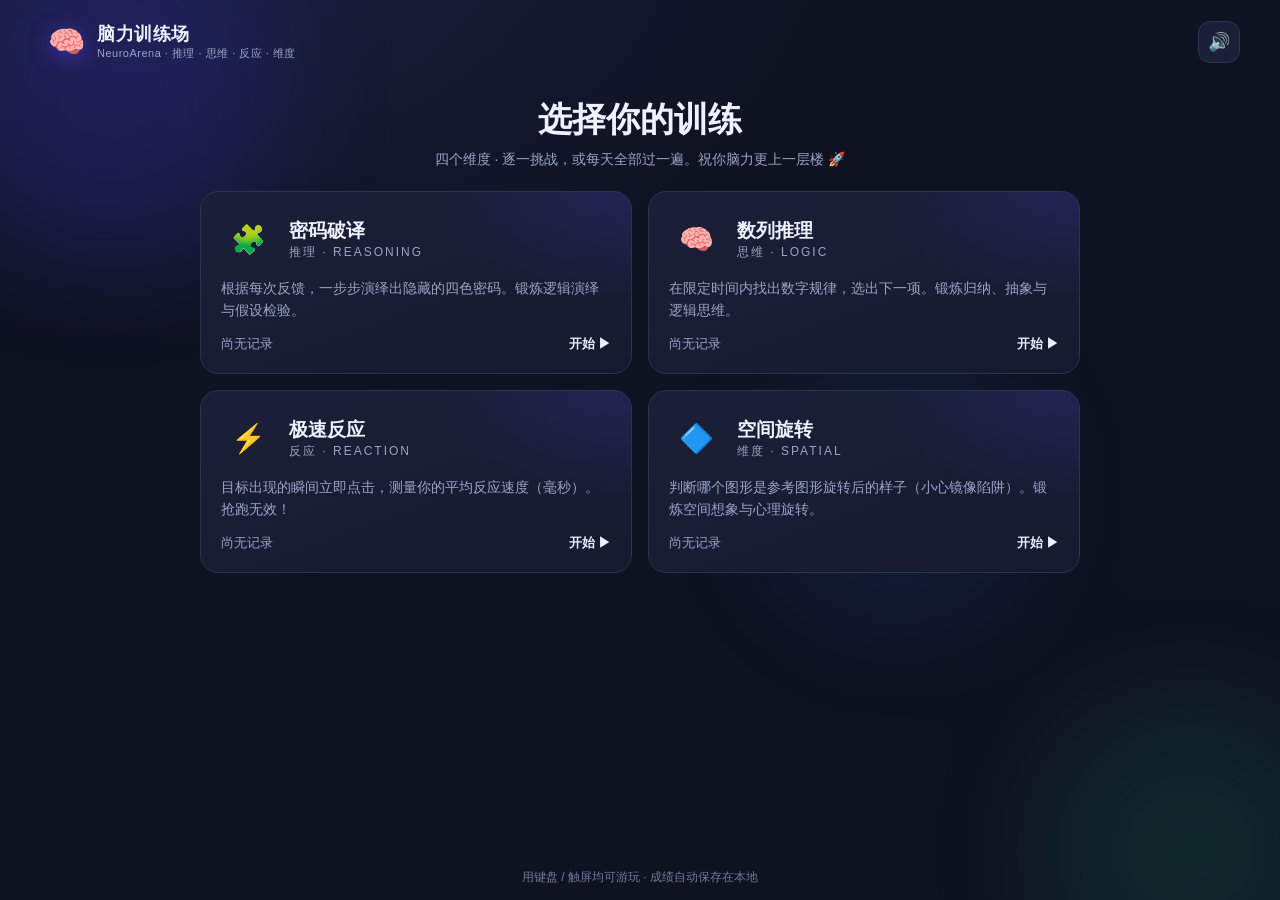
==== index.html @ 5d80b7f0 "feat: 脑力训练场 NeuroArena — 推理/思维/反应/维度 四合一训练小游戏 新增一个纯前端、零依赖的大脑训练游戏合集，打开 index.html 即可游玩：  - 🧩 推理 · 密码破" ====
<!DOCTYPE html>
<html lang="zh-CN">
<head>
  <meta charset="UTF-8" />
  <meta name="viewport" content="width=device-width, initial-scale=1.0, maximum-scale=1.0, user-scalable=no" />
  <meta name="theme-color" content="#0f1220" />
  <title>脑力训练场 · NeuroArena</title>
  <meta name="description" content="推理 · 思维 · 反应 · 维度 四合一大脑训练小游戏" />
  <link rel="stylesheet" href="assets/style.css" />
  <link rel="icon" href="data:image/svg+xml,<svg xmlns='http://www.w3.org/2000/svg' viewBox='0 0 100 100'><text y='.9em' font-size='90'>🧠</text></svg>" />
</head>
<body>
  <div class="bg-orbs" aria-hidden="true">
    <span class="orb orb-1"></span>
    <span class="orb orb-2"></span>
    <span class="orb orb-3"></span>
  </div>

  <header class="app-header">
    <div class="brand" id="brand-home" role="button" tabindex="0" title="返回首页">
      <span class="brand-logo">🧠</span>
      <span class="brand-text">
        <strong>脑力训练场</strong>
        <small>NeuroArena · 推理 · 思维 · 反应 · 维度</small>
      </span>
    </div>
    <button id="sound-toggle" class="icon-btn" title="开/关音效" aria-label="切换音效">🔊</button>
  </header>

  <main id="app" class="app-main">
    <!-- 各界面由 app.js 动态渲染 -->
  </main>

  <footer class="app-footer">
    <span>用键盘 / 触屏均可游玩 · 成绩自动保存在本地</span>
  </footer>

  <script src="assets/app.js"></script>
</body>
</html>
---- assets/style.css ----
/* ============================================================
   脑力训练场 · NeuroArena
   全局样式 — 深色现代主题，响应式，支持触屏
   ============================================================ */

:root {
  --bg: #0f1220;
  --bg-soft: #161a2e;
  --panel: #1b2038;
  --panel-2: #222847;
  --line: #2c3355;
  --text: #eef1ff;
  --muted: #9aa3c7;
  --muted-2: #6f78a0;

  /* 每个技能的主题色 */
  --reason: #8b7dff;   /* 推理 · 紫 */
  --reason-2: #5b46ff;
  --logic: #2fd39a;    /* 思维 · 绿 */
  --logic-2: #17a877;
  --reaction: #ffb020; /* 反应 · 橙 */
  --reaction-2: #ff7a1a;
  --spatial: #40c4ff;  /* 维度 · 蓝 */
  --spatial-2: #2b8bff;

  --good: #35d07f;
  --bad: #ff5d6c;
  --warn: #ffc857;

  --radius: 18px;
  --radius-sm: 12px;
  --shadow: 0 18px 45px rgba(0, 0, 0, .45);
  --ease: cubic-bezier(.22, .61, .36, 1);
}

* { box-sizing: border-box; }

html, body {
  margin: 0;
  padding: 0;
  min-height: 100%;
}

body {
  font-family: "PingFang SC", "Microsoft YaHei", "Noto Sans SC",
    -apple-system, BlinkMacSystemFont, "Segoe UI", Roboto, sans-serif;
  background: radial-gradient(1200px 800px at 15% -10%, #1a2040 0%, var(--bg) 55%),
              radial-gradient(900px 700px at 110% 10%, #171a33 0%, transparent 60%),
              var(--bg);
  color: var(--text);
  min-height: 100vh;
  display: flex;
  flex-direction: column;
  -webkit-tap-highlight-color: transparent;
  overflow-x: hidden;
}

/* 背景光晕 */
.bg-orbs { position: fixed; inset: 0; z-index: 0; pointer-events: none; filter: blur(60px); opacity: .5; }
.orb { position: absolute; border-radius: 50%; }
.orb-1 { width: 340px; height: 340px; top: -80px; left: -60px; background: #4b3bff; opacity: .35; }
.orb-2 { width: 300px; height: 300px; bottom: -100px; right: -60px; background: #17a877; opacity: .28; }
.orb-3 { width: 260px; height: 260px; top: 40%; left: 60%; background: #2b8bff; opacity: .22; }

/* ---------- 头部 ---------- */
.app-header {
  position: relative;
  z-index: 2;
  display: flex;
  align-items: center;
  justify-content: space-between;
  padding: 16px clamp(16px, 4vw, 40px);
  gap: 12px;
}
.brand { display: flex; align-items: center; gap: 12px; cursor: pointer; border-radius: 14px; padding: 6px 8px; outline: none; }
.brand:focus-visible { box-shadow: 0 0 0 2px var(--reason-2); }
.brand-logo { font-size: 30px; line-height: 1; filter: drop-shadow(0 4px 10px rgba(91, 70, 255, .5)); }
.brand-text { display: flex; flex-direction: column; }
.brand-text strong { font-size: 18px; letter-spacing: .5px; }
.brand-text small { color: var(--muted); font-size: 11px; letter-spacing: .5px; }

.icon-btn {
  background: var(--panel);
  border: 1px solid var(--line);
  color: var(--text);
  width: 42px; height: 42px;
  border-radius: 12px;
  font-size: 18px;
  cursor: pointer;
  transition: transform .15s var(--ease), background .2s;
}
.icon-btn:hover { background: var(--panel-2); transform: translateY(-1px); }
.icon-btn:active { transform: translateY(0) scale(.96); }
.icon-btn.muted { opacity: .55; }

/* ---------- 主区域 ---------- */
.app-main {
  position: relative;
  z-index: 1;
  flex: 1;
  width: 100%;
  max-width: 960px;
  margin: 0 auto;
  padding: 8px clamp(16px, 4vw, 40px) 32px;
}

.app-footer {
  position: relative;
  z-index: 1;
  text-align: center;
  color: var(--muted-2);
  font-size: 12px;
  padding: 14px;
}

/* ---------- 首页卡片 ---------- */
.home-intro { text-align: center; margin: 6px 0 22px; }
.home-intro h1 { font-size: clamp(24px, 5vw, 34px); margin: 0 0 8px; }
.home-intro p { color: var(--muted); margin: 0; font-size: 14px; }

.card-grid {
  display: grid;
  grid-template-columns: repeat(2, 1fr);
  gap: 16px;
}
@media (max-width: 560px) { .card-grid { grid-template-columns: 1fr; } }

.game-card {
  position: relative;
  text-align: left;
  background: linear-gradient(160deg, var(--panel) 0%, var(--bg-soft) 100%);
  border: 1px solid var(--line);
  border-radius: var(--radius);
  padding: 20px;
  cursor: pointer;
  overflow: hidden;
  transition: transform .2s var(--ease), border-color .2s, box-shadow .25s;
  color: var(--text);
  font: inherit;
}
.game-card::before {
  content: "";
  position: absolute; inset: 0;
  background: radial-gradient(280px 160px at 100% 0%, var(--accent, #5b46ff) 0%, transparent 70%);
  opacity: .16;
  transition: opacity .25s;
}
.game-card:hover { transform: translateY(-4px); border-color: var(--accent, #5b46ff); box-shadow: var(--shadow); }
.game-card:hover::before { opacity: .28; }
.game-card:focus-visible { outline: 2px solid var(--accent); outline-offset: 2px; }

.gc-top { display: flex; align-items: center; gap: 14px; margin-bottom: 12px; }
.gc-icon {
  width: 54px; height: 54px; border-radius: 14px;
  display: grid; place-items: center;
  font-size: 28px;
  background: linear-gradient(150deg, var(--accent) 0%, var(--accent-2) 100%);
  box-shadow: 0 10px 24px -8px var(--accent);
}
.gc-title { display: flex; flex-direction: column; }
.gc-title b { font-size: 19px; }
.gc-title span { font-size: 12px; color: var(--muted); letter-spacing: 2px; text-transform: uppercase; }
.gc-desc { color: var(--muted); font-size: 13.5px; line-height: 1.6; margin: 0 0 14px; min-height: 44px; }
.gc-foot { display: flex; align-items: center; justify-content: space-between; font-size: 12.5px; }
.gc-best { color: var(--muted); }
.gc-best b { color: var(--accent); font-size: 15px; }
.gc-play { color: var(--accent); font-weight: 700; display: inline-flex; align-items: center; gap: 4px; }

/* ---------- 通用游戏界面 ---------- */
.screen { animation: fade .35s var(--ease); }
@keyframes fade { from { opacity: 0; transform: translateY(10px); } to { opacity: 1; transform: none; } }

.game-head {
  display: flex; align-items: center; gap: 12px;
  margin-bottom: 14px;
}
.back-btn {
  background: var(--panel); border: 1px solid var(--line); color: var(--text);
  border-radius: 12px; padding: 9px 14px; cursor: pointer; font-size: 14px;
  display: inline-flex; align-items: center; gap: 6px; transition: background .2s, transform .15s;
}
.back-btn:hover { background: var(--panel-2); transform: translateX(-2px); }
.game-head h2 { margin: 0; font-size: 20px; display: flex; align-items: center; gap: 8px; }
.game-head .spacer { flex: 1; }

.stat-pills { display: flex; gap: 8px; flex-wrap: wrap; }
.pill {
  background: var(--panel); border: 1px solid var(--line);
  border-radius: 999px; padding: 6px 12px; font-size: 13px; color: var(--muted);
  display: inline-flex; align-items: center; gap: 6px; white-space: nowrap;
}
.pill b { color: var(--text); font-variant-numeric: tabular-nums; }
.pill.accent b { color: var(--accent); }

.panel {
  background: linear-gradient(160deg, var(--panel) 0%, var(--bg-soft) 100%);
  border: 1px solid var(--line);
  border-radius: var(--radius);
  padding: clamp(16px, 3vw, 26px);
}
.hint { color: var(--muted); font-size: 13.5px; line-height: 1.65; margin: 0 0 16px; }
.hint b { color: var(--text); }

.btn {
  border: none; border-radius: 12px; padding: 12px 20px; cursor: pointer;
  font-size: 15px; font-weight: 600; color: #fff;
  background: linear-gradient(150deg, var(--accent) 0%, var(--accent-2) 100%);
  box-shadow: 0 10px 22px -10px var(--accent);
  transition: transform .15s var(--ease), filter .2s, opacity .2s;
}
.btn:hover { filter: brightness(1.08); transform: translateY(-1px); }
.btn:active { transform: translateY(0) scale(.98); }
.btn:disabled { opacity: .45; cursor: not-allowed; filter: none; transform: none; }
.btn.ghost { background: var(--panel-2); box-shadow: none; color: var(--text); border: 1px solid var(--line); }

.center { text-align: center; }
.mt { margin-top: 16px; }
.row { display: flex; gap: 10px; flex-wrap: wrap; align-items: center; }
.row.center { justify-content: center; }

.toast {
  position: fixed; left: 50%; bottom: 34px; transform: translateX(-50%) translateY(20px);
  background: var(--panel-2); border: 1px solid var(--line); color: var(--text);
  padding: 12px 20px; border-radius: 12px; font-size: 14px; z-index: 50;
  opacity: 0; pointer-events: none; transition: opacity .3s, transform .3s; box-shadow: var(--shadow);
}
.toast.show { opacity: 1; transform: translateX(-50%) translateY(0); }

/* ============================================================
   1) 推理 · 密码破译 (Mastermind)
   ============================================================ */
.mm-legend { display: flex; flex-wrap: wrap; gap: 8px; margin-bottom: 14px; }
.mm-board { display: flex; flex-direction: column; gap: 8px; margin-bottom: 16px; }
.mm-row {
  display: flex; align-items: center; gap: 12px;
  background: var(--bg-soft); border: 1px solid var(--line);
  border-radius: 14px; padding: 8px 12px;
}
.mm-row.current { border-color: var(--accent); box-shadow: 0 0 0 1px var(--accent) inset; }
.mm-idx { width: 22px; text-align: center; color: var(--muted-2); font-size: 13px; font-variant-numeric: tabular-nums; }
.mm-pegs { display: flex; gap: 8px; }
.peg {
  width: 34px; height: 34px; border-radius: 50%;
  border: 2px solid rgba(255,255,255,.14);
  background: var(--panel-2);
  display: grid; place-items: center; cursor: default;
  transition: transform .15s;
}
.mm-row.current .peg { cursor: pointer; }
.mm-row.current .peg:hover { transform: scale(1.08); }
.peg.sel { box-shadow: 0 0 0 3px rgba(255,255,255,.15); }
.mm-feedback { margin-left: auto; display: grid; grid-template-columns: repeat(2, 12px); grid-auto-rows: 12px; gap: 3px; }
.fb-dot { width: 12px; height: 12px; border-radius: 50%; background: var(--panel-2); border: 1px solid var(--line); }
.fb-dot.exact { background: #fff; border-color: #fff; }
.fb-dot.color { background: transparent; border-color: #fff; }

.palette { display: flex; flex-wrap: wrap; gap: 10px; justify-content: center; margin-bottom: 14px; }
.swatch {
  width: 44px; height: 44px; border-radius: 12px; cursor: pointer; border: 2px solid rgba(255,255,255,.18);
  transition: transform .12s, box-shadow .2s;
}
.swatch:hover { transform: translateY(-2px) scale(1.05); }
.swatch.active { box-shadow: 0 0 0 3px var(--text); transform: translateY(-2px); }

.color-0 { background: #ff5d6c; } .color-1 { background: #ffb020; }
.color-2 { background: #ffe45e; } .color-3 { background: #2fd39a; }
.color-4 { background: #40c4ff; } .color-5 { background: #b388ff; }
.color-empty { background: var(--panel-2); }

/* ============================================================
   2) 思维 · 数列推理
   ============================================================ */
.seq-display {
  font-size: clamp(24px, 6vw, 40px); font-weight: 800; text-align: center;
  letter-spacing: 2px; margin: 10px 0 6px; font-variant-numeric: tabular-nums;
  min-height: 56px; display: flex; align-items: center; justify-content: center; gap: 6px; flex-wrap: wrap;
}
.seq-q { color: var(--accent); }
.seq-sub { text-align: center; color: var(--muted); font-size: 13px; margin-bottom: 18px; }
.seq-options { display: grid; grid-template-columns: repeat(2, 1fr); gap: 12px; }
.seq-opt {
  background: var(--bg-soft); border: 1.5px solid var(--line); color: var(--text);
  border-radius: 14px; padding: 18px; font-size: 22px; font-weight: 700; cursor: pointer;
  font-variant-numeric: tabular-nums; transition: transform .12s, border-color .2s, background .2s;
}
.seq-opt:hover { border-color: var(--accent); transform: translateY(-2px); }
.seq-opt.correct { background: rgba(53, 208, 127, .18); border-color: var(--good); }
.seq-opt.wrong { background: rgba(255, 93, 108, .16); border-color: var(--bad); }
.seq-opt:disabled { cursor: default; }

.timebar { height: 8px; background: var(--panel-2); border-radius: 999px; overflow: hidden; margin-bottom: 18px; }
.timebar > i { display: block; height: 100%; width: 100%; background: linear-gradient(90deg, var(--accent), var(--accent-2)); transition: width .1s linear; }

/* ============================================================
   3) 反应 · 极速反应
   ============================================================ */
.react-arena {
  position: relative;
  width: 100%;
  aspect-ratio: 1 / 1;
  max-height: 62vh;
  background: radial-gradient(circle at 50% 40%, #12162b 0%, #0c0f1e 100%);
  border: 1px solid var(--line);
  border-radius: var(--radius);
  overflow: hidden;
  user-select: none;
  touch-action: manipulation;
}
.react-arena.wait { cursor: pointer; }
.react-center {
  position: absolute; inset: 0; display: grid; place-items: center; text-align: center; padding: 20px;
}
.react-center h3 { margin: 0 0 6px; font-size: clamp(20px, 5vw, 30px); }
.react-center p { margin: 4px 0; color: var(--muted); font-size: 14px; }
.react-big { font-size: clamp(34px, 9vw, 64px); font-weight: 800; font-variant-numeric: tabular-nums; }
.react-arena.state-ready { background: radial-gradient(circle at 50% 45%, #3a2a12 0%, #241608 100%); }
.react-arena.state-go { background: radial-gradient(circle at 50% 45%, #123821 0%, #0a2716 100%); }
.react-arena.state-early { background: radial-gradient(circle at 50% 45%, #3a1420 0%, #260a12 100%); }

.target {
  position: absolute;
  width: 66px; height: 66px; border-radius: 50%;
  background: radial-gradient(circle at 35% 30%, #fff6d8, var(--reaction) 55%, var(--reaction-2));
  box-shadow: 0 0 0 6px rgba(255, 176, 32, .18), 0 8px 30px rgba(255, 122, 26, .4);
  display: grid; place-items: center; cursor: pointer;
  transform: translate(-50%, -50%) scale(0);
  animation: pop .18s var(--ease) forwards;
}
@keyframes pop { to { transform: translate(-50%, -50%) scale(1); } }
.target::after { content: "⚡"; font-size: 26px; }

/* ============================================================
   4) 维度 · 空间旋转
   ============================================================ */
.sp-wrap { display: flex; flex-direction: column; align-items: center; gap: 18px; }
.sp-ref { text-align: center; }
.sp-ref .label { color: var(--muted); font-size: 13px; margin-bottom: 8px; }
.sp-canvas {
  background: var(--bg-soft); border: 1.5px solid var(--line); border-radius: 16px;
  display: block;
}
.sp-ref .sp-canvas { border-color: var(--accent); box-shadow: 0 0 0 1px var(--accent) inset; }
.sp-options { display: grid; grid-template-columns: repeat(2, 1fr); gap: 14px; width: 100%; max-width: 420px; }
.sp-option {
  padding: 8px; border-radius: 16px; background: transparent; border: none; cursor: pointer;
  display: grid; place-items: center; transition: transform .12s;
}
.sp-option:hover .sp-canvas { border-color: var(--accent); }
.sp-option:hover { transform: translateY(-2px); }
.sp-option.correct .sp-canvas { border-color: var(--good); box-shadow: 0 0 0 2px var(--good); }
.sp-option.wrong .sp-canvas { border-color: var(--bad); box-shadow: 0 0 0 2px var(--bad); }
.sp-option:disabled { cursor: default; }

/* ---------- 结算 ---------- */
.result-card { text-align: center; padding: 8px 0; }
.result-emoji { font-size: 54px; }
.result-card h3 { font-size: 24px; margin: 8px 0 4px; }
.result-card .big-num { font-size: 46px; font-weight: 800; color: var(--accent); font-variant-numeric: tabular-nums; }
.result-card .sub { color: var(--muted); font-size: 14px; margin-bottom: 18px; }
.new-best { display: inline-block; background: linear-gradient(150deg, var(--accent), var(--accent-2)); color: #fff; padding: 4px 12px; border-radius: 999px; font-size: 13px; font-weight: 700; margin-bottom: 12px; animation: pulse 1s infinite; }
@keyframes pulse { 0%,100% { transform: scale(1); } 50% { transform: scale(1.06); } }
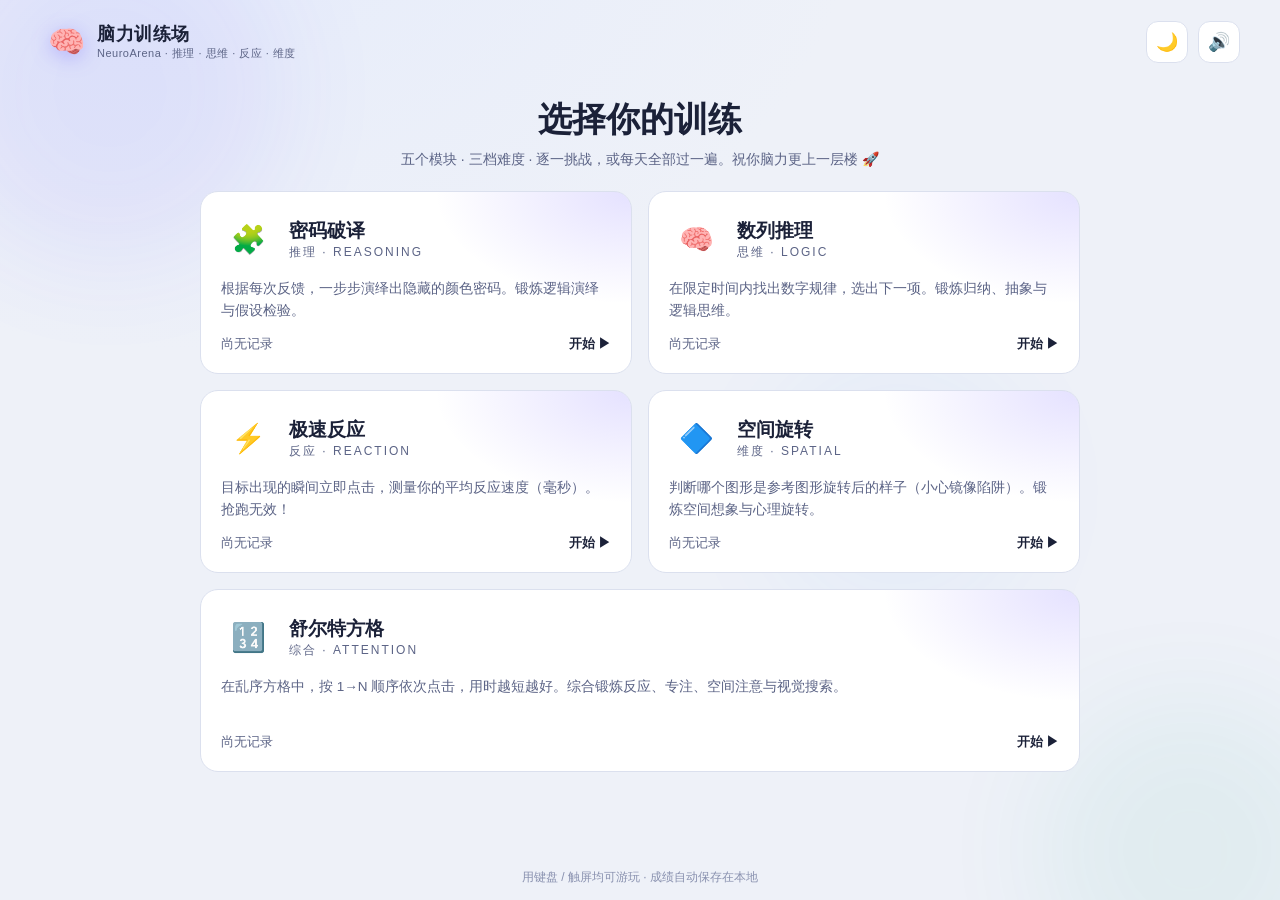
==== commit 2a7f1af0: "feat: 深色/浅色主题切换 + 单文件打包(standalone.html)，便于即开即玩 - 主题系统：右上角一键切换深色/浅色，首帧内联脚本按系统偏好应用避免闪烁，   选择存 localSt" ====
--- a/index.html
+++ b/index.html
@@ -8,6 +8,14 @@
   <meta name="description" content="推理 · 思维 · 反应 · 维度 四合一大脑训练小游戏" />
   <link rel="stylesheet" href="assets/style.css" />
   <link rel="icon" href="data:image/svg+xml,<svg xmlns='http://www.w3.org/2000/svg' viewBox='0 0 100 100'><text y='.9em' font-size='90'>🧠</text></svg>" />
+  <script>
+    /* 首帧前应用主题，避免闪烁 */
+    try {
+      var _t = localStorage.getItem("na_theme");
+      _t = _t ? JSON.parse(_t) : (window.matchMedia && matchMedia("(prefers-color-scheme: light)").matches ? "light" : "dark");
+      document.documentElement.setAttribute("data-theme", _t);
+    } catch (e) { document.documentElement.setAttribute("data-theme", "dark"); }
+  </script>
 </head>
 <body>
   <div class="bg-orbs" aria-hidden="true">
@@ -24,7 +32,10 @@
         <small>NeuroArena · 推理 · 思维 · 反应 · 维度</small>
       </span>
     </div>
-    <button id="sound-toggle" class="icon-btn" title="开/关音效" aria-label="切换音效">🔊</button>
+    <div class="header-actions">
+      <button id="theme-toggle" class="icon-btn" title="切换深色/浅色" aria-label="切换主题">🌙</button>
+      <button id="sound-toggle" class="icon-btn" title="开/关音效" aria-label="切换音效">🔊</button>
+    </div>
   </header>
 
   <main id="app" class="app-main">
--- a/assets/style.css
+++ b/assets/style.css
@@ -22,10 +22,17 @@
   --reaction-2: #ff7a1a;
   --spatial: #40c4ff;  /* 维度 · 蓝 */
   --spatial-2: #2b8bff;
+  --schulte: #ff7ac0;  /* 综合 · 粉 */
+  --schulte-2: #e0489f;
 
   --good: #35d07f;
   --bad: #ff5d6c;
   --warn: #ffc857;
+
+  --ring: rgba(255, 255, 255, .14);  /* 棋子/色块描边 */
+  --peg-mark: #ffffff;               /* 反馈点标记 */
+  --arena-text: #eef1ff;             /* 反应区固定浅色文字 */
+  --overlay-bg: rgba(15, 18, 32, .82);
 
   --radius: 18px;
   --radius-sm: 12px;
@@ -92,6 +99,7 @@
 .icon-btn:hover { background: var(--panel-2); transform: translateY(-1px); }
 .icon-btn:active { transform: translateY(0) scale(.96); }
 .icon-btn.muted { opacity: .55; }
+.header-actions { display: flex; gap: 10px; }
 
 /* ---------- 主区域 ---------- */
 .app-main {
@@ -241,7 +249,7 @@
 .mm-pegs { display: flex; gap: 8px; }
 .peg {
   width: 34px; height: 34px; border-radius: 50%;
-  border: 2px solid rgba(255,255,255,.14);
+  border: 2px solid var(--ring);
   background: var(--panel-2);
   display: grid; place-items: center; cursor: default;
   transition: transform .15s;
@@ -251,12 +259,12 @@
 .peg.sel { box-shadow: 0 0 0 3px rgba(255,255,255,.15); }
 .mm-feedback { margin-left: auto; display: grid; grid-template-columns: repeat(2, 12px); grid-auto-rows: 12px; gap: 3px; }
 .fb-dot { width: 12px; height: 12px; border-radius: 50%; background: var(--panel-2); border: 1px solid var(--line); }
-.fb-dot.exact { background: #fff; border-color: #fff; }
-.fb-dot.color { background: transparent; border-color: #fff; }
+.fb-dot.exact { background: var(--peg-mark); border-color: var(--peg-mark); }
+.fb-dot.color { background: transparent; border-color: var(--peg-mark); }
 
 .palette { display: flex; flex-wrap: wrap; gap: 10px; justify-content: center; margin-bottom: 14px; }
 .swatch {
-  width: 44px; height: 44px; border-radius: 12px; cursor: pointer; border: 2px solid rgba(255,255,255,.18);
+  width: 44px; height: 44px; border-radius: 12px; cursor: pointer; border: 2px solid var(--ring);
   transition: transform .12s, box-shadow .2s;
 }
 .swatch:hover { transform: translateY(-2px) scale(1.05); }
@@ -265,6 +273,7 @@
 .color-0 { background: #ff5d6c; } .color-1 { background: #ffb020; }
 .color-2 { background: #ffe45e; } .color-3 { background: #2fd39a; }
 .color-4 { background: #40c4ff; } .color-5 { background: #b388ff; }
+.color-6 { background: #ff79c6; } /* 困难模式第 7 色 */
 .color-empty { background: var(--panel-2); }
 
 /* ============================================================
@@ -309,9 +318,10 @@
 .react-arena.wait { cursor: pointer; }
 .react-center {
   position: absolute; inset: 0; display: grid; place-items: center; text-align: center; padding: 20px;
+  color: var(--arena-text);
 }
 .react-center h3 { margin: 0 0 6px; font-size: clamp(20px, 5vw, 30px); }
-.react-center p { margin: 4px 0; color: var(--muted); font-size: 14px; }
+.react-center p { margin: 4px 0; color: rgba(238, 241, 255, .7); font-size: 14px; }
 .react-big { font-size: clamp(34px, 9vw, 64px); font-weight: 800; font-variant-numeric: tabular-nums; }
 .react-arena.state-ready { background: radial-gradient(circle at 50% 45%, #3a2a12 0%, #241608 100%); }
 .react-arena.state-go { background: radial-gradient(circle at 50% 45%, #123821 0%, #0a2716 100%); }
@@ -359,3 +369,90 @@
 .result-card .sub { color: var(--muted); font-size: 14px; margin-bottom: 18px; }
 .new-best { display: inline-block; background: linear-gradient(150deg, var(--accent), var(--accent-2)); color: #fff; padding: 4px 12px; border-radius: 999px; font-size: 13px; font-weight: 700; margin-bottom: 12px; animation: pulse 1s infinite; }
 @keyframes pulse { 0%,100% { transform: scale(1); } 50% { transform: scale(1.06); } }
+
+/* ---------- 难度分段控件 ---------- */
+.diffbar { display: flex; align-items: center; gap: 8px; margin-bottom: 14px; flex-wrap: wrap; }
+.diffbar-label { color: var(--muted); font-size: 13px; margin-right: 2px; }
+.diff-seg {
+  background: var(--panel); border: 1px solid var(--line); color: var(--muted);
+  border-radius: 999px; padding: 7px 16px; cursor: pointer; font-size: 13.5px; font-weight: 600;
+  transition: color .18s, background .18s, border-color .18s, box-shadow .18s;
+}
+.diff-seg:hover { color: var(--text); border-color: var(--accent); }
+.diff-seg.active { color: #fff; background: linear-gradient(150deg, var(--accent), var(--accent-2)); border-color: transparent; box-shadow: 0 8px 18px -10px var(--accent); }
+
+/* ---------- featured 卡片（综合游戏，通栏） ---------- */
+.game-card.featured { grid-column: 1 / -1; }
+@media (max-width: 560px) { .game-card.featured { grid-column: auto; } }
+
+/* ---------- 5) 综合 · 舒尔特方格 ---------- */
+.schulte-grid {
+  position: relative;
+  display: grid;
+  grid-auto-rows: 1fr;
+  gap: 8px;
+  width: 100%;
+  max-width: 460px;
+  margin: 4px auto 0;
+  aspect-ratio: 1 / 1;
+}
+.schulte-cell {
+  border: 1.5px solid var(--line);
+  background: var(--bg-soft);
+  color: var(--text);
+  border-radius: 12px;
+  font-size: clamp(18px, 5vw, 28px);
+  font-weight: 700;
+  font-variant-numeric: tabular-nums;
+  cursor: pointer;
+  display: grid; place-items: center;
+  transition: background .15s, transform .08s, border-color .15s, opacity .2s;
+  user-select: none;
+}
+.schulte-cell:hover { border-color: var(--accent); }
+.schulte-cell:active { transform: scale(.94); }
+.schulte-cell.done {
+  background: linear-gradient(150deg, var(--accent), var(--accent-2));
+  color: #fff; border-color: transparent; opacity: .45; cursor: default;
+}
+.schulte-cell.shake { animation: shake .3s; border-color: var(--bad); }
+@keyframes shake { 0%,100% { transform: translateX(0); } 20%,60% { transform: translateX(-5px); } 40%,80% { transform: translateX(5px); } }
+.schulte-overlay {
+  position: absolute; inset: 0;
+  background: var(--overlay-bg);
+  backdrop-filter: blur(3px);
+  border-radius: var(--radius);
+  display: grid; place-items: center; text-align: center;
+  z-index: 3;
+}
+.schulte-overlay h3 { margin: 0 0 6px; font-size: 22px; }
+.schulte-overlay p { margin: 0 0 4px; color: var(--muted); font-size: 14px; }
+
+/* ============================================================
+   浅色主题（由 <html data-theme="light"> 驱动）
+   ============================================================ */
+:root[data-theme="light"] {
+  --bg: #eef1f8;
+  --bg-soft: #ffffff;
+  --panel: #ffffff;
+  --panel-2: #eef1f8;
+  --line: #dbe0ee;
+  --text: #1b2138;
+  --muted: #5c6486;
+  --muted-2: #8991af;
+
+  --ring: rgba(20, 26, 54, .16);
+  --peg-mark: #1b2138;
+  --shadow: 0 18px 45px rgba(38, 50, 90, .16);
+  /* 反应区与舒尔特开始遮罩保持深色，文字用固定浅色 —— 变量维持默认深色值 */
+}
+:root[data-theme="light"] body {
+  background: radial-gradient(1200px 800px at 15% -10%, #e6ecfb 0%, var(--bg) 55%),
+              radial-gradient(900px 700px at 110% 10%, #eaf0ff 0%, transparent 60%),
+              var(--bg);
+}
+:root[data-theme="light"] .bg-orbs { opacity: .22; }
+:root[data-theme="light"] .brand-logo { filter: drop-shadow(0 4px 10px rgba(91, 70, 255, .3)); }
+/* 浅色下正误提示底色略加深以保证可读 */
+:root[data-theme="light"] .seq-opt.correct { background: rgba(23, 168, 119, .16); }
+:root[data-theme="light"] .seq-opt.wrong { background: rgba(255, 93, 108, .14); }
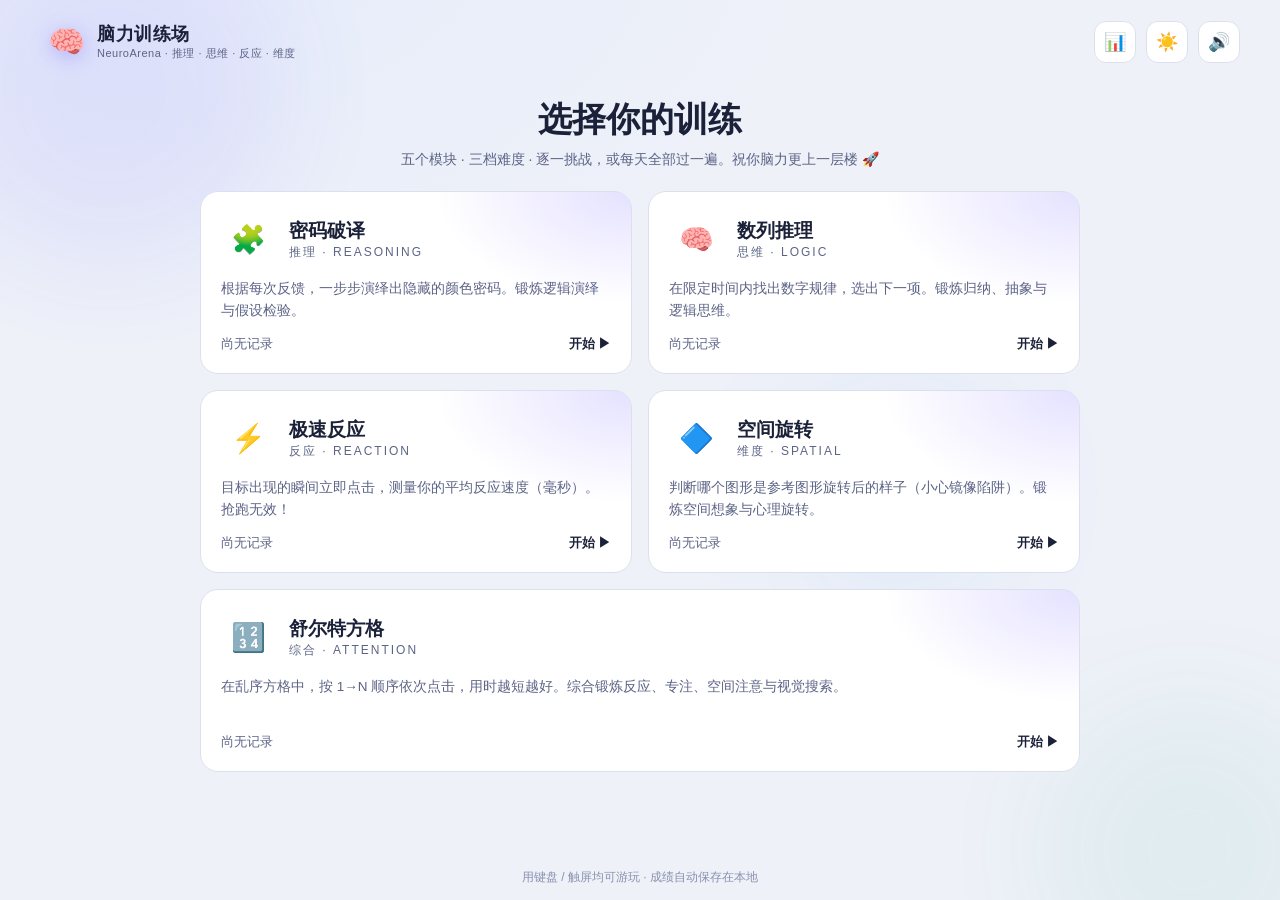
==== commit 62d39ab1: "feat: 新增「能力总览」五维雷达图 + 各难度成绩明细 - 头部新增 📊 入口，打开能力总览页：   · Canvas 绘制五维能力雷达图（推理/思维/反应/维度/综合），     单序列 + 统" ====
--- a/index.html
+++ b/index.html
@@ -33,6 +33,7 @@
       </span>
     </div>
     <div class="header-actions">
+      <button id="stats-btn" class="icon-btn" title="能力总览" aria-label="能力总览">📊</button>
       <button id="theme-toggle" class="icon-btn" title="切换深色/浅色" aria-label="切换主题">🌙</button>
       <button id="sound-toggle" class="icon-btn" title="开/关音效" aria-label="切换音效">🔊</button>
     </div>
--- a/assets/style.css
+++ b/assets/style.css
@@ -456,3 +456,29 @@
 /* 浅色下正误提示底色略加深以保证可读 */
 :root[data-theme="light"] .seq-opt.correct { background: rgba(23, 168, 119, .16); }
 :root[data-theme="light"] .seq-opt.wrong { background: rgba(255, 93, 108, .14); }
+
+/* ============================================================
+   能力总览 · 雷达图 + 成绩明细
+   ============================================================ */
+:root { --profile: #8b90ff; --radar-grid: rgba(150, 160, 200, .22); }
+:root[data-theme="light"] { --profile: #5b46ff; --radar-grid: rgba(80, 90, 130, .24); }
+
+.stats-hero { display: flex; flex-direction: column; align-items: center; }
+.radar-canvas { width: 340px; max-width: 100%; aspect-ratio: 1 / 1; display: block; }
+.stats-score { text-align: center; margin-top: 2px; }
+.stats-score .num { font-size: 46px; font-weight: 800; color: var(--profile); font-variant-numeric: tabular-nums; line-height: 1; }
+.stats-score .rank { color: var(--muted); font-size: 14.5px; margin-top: 5px; }
+.stats-note { color: var(--muted-2); font-size: 12px; text-align: center; margin-top: 12px; max-width: 380px; line-height: 1.5; }
+
+.stats-table-wrap { overflow-x: auto; margin-top: 22px; }
+.stats-table { width: 100%; border-collapse: collapse; font-size: 14px; min-width: 380px; }
+.stats-table th, .stats-table td { padding: 11px 12px; text-align: center; border-bottom: 1px solid var(--line); font-variant-numeric: tabular-nums; white-space: nowrap; }
+.stats-table thead th { color: var(--muted); font-weight: 600; font-size: 12px; letter-spacing: .5px; }
+.stats-table td:first-child, .stats-table th:first-child { text-align: left; }
+.stats-table tbody tr:last-child td { border-bottom: none; }
+.stats-table .mod { display: inline-flex; align-items: center; gap: 8px; font-weight: 600; }
+.stats-table .mod .i { font-size: 18px; }
+.stats-empty { text-align: center; padding: 16px 8px; }
+
+/* 窄屏隐藏品牌副标题，避免头部换行 */
+@media (max-width: 480px) { .brand-text small { display: none; } .header-actions { gap: 8px; } }
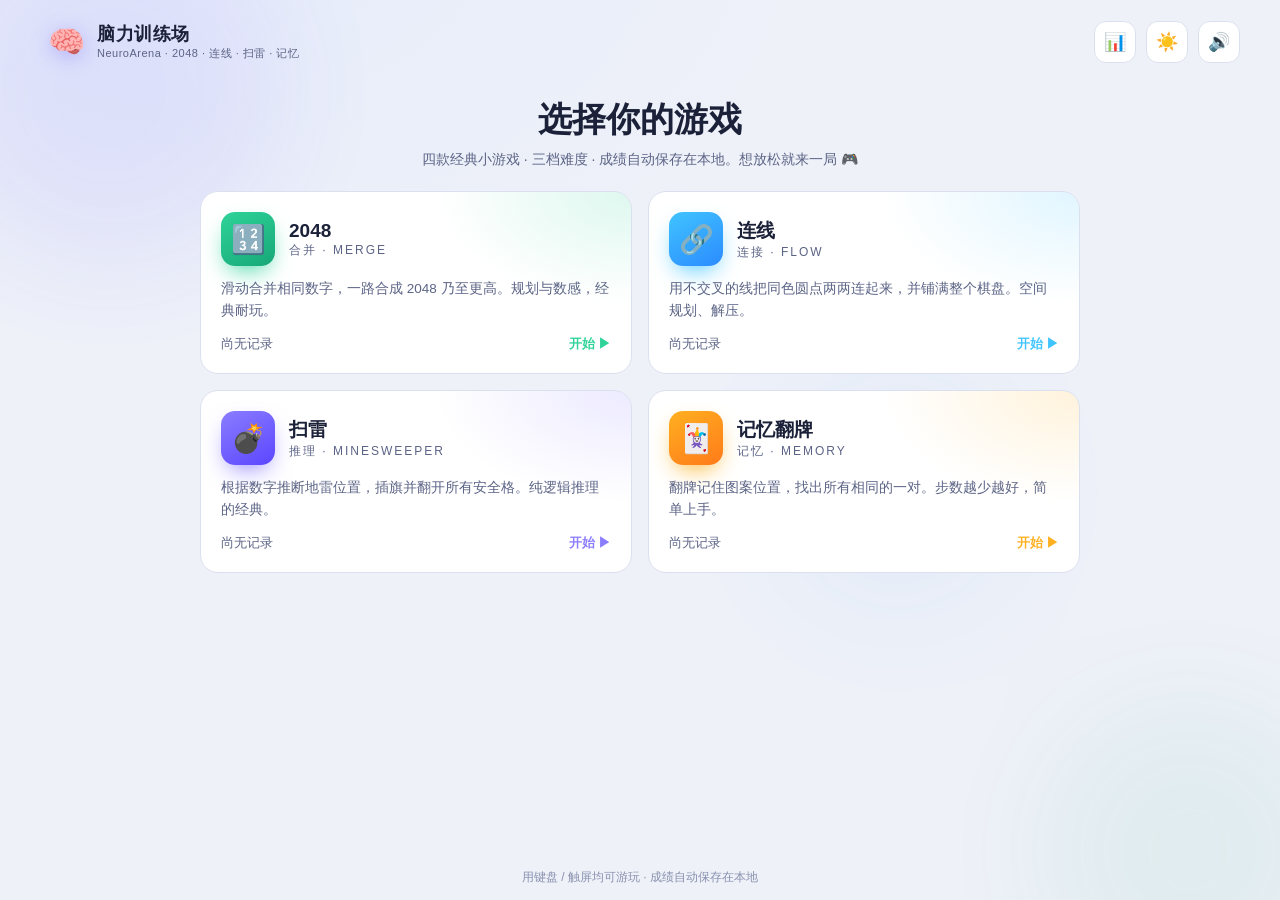
==== commit a7e1e661: "feat: 换成四款经典小游戏 —— 2048 / 连线 / 扫雷 / 记忆翻牌 按用户要求，用更好玩、更耐玩的经典小游戏替换原有的五个训练模块， 保留原有基础设施（首页、三档难度、深浅主题、音效、本" ====
--- a/index.html
+++ b/index.html
@@ -5,7 +5,7 @@
   <meta name="viewport" content="width=device-width, initial-scale=1.0, maximum-scale=1.0, user-scalable=no" />
   <meta name="theme-color" content="#0f1220" />
   <title>脑力训练场 · NeuroArena</title>
-  <meta name="description" content="推理 · 思维 · 反应 · 维度 四合一大脑训练小游戏" />
+  <meta name="description" content="2048 · 连线 · 扫雷 · 记忆翻牌 四合一经典小游戏合集" />
   <link rel="stylesheet" href="assets/style.css" />
   <link rel="icon" href="data:image/svg+xml,<svg xmlns='http://www.w3.org/2000/svg' viewBox='0 0 100 100'><text y='.9em' font-size='90'>🧠</text></svg>" />
   <script>
@@ -29,7 +29,7 @@
       <span class="brand-logo">🧠</span>
       <span class="brand-text">
         <strong>脑力训练场</strong>
-        <small>NeuroArena · 推理 · 思维 · 反应 · 维度</small>
+        <small>NeuroArena · 2048 · 连线 · 扫雷 · 记忆</small>
       </span>
     </div>
     <div class="header-actions">
--- a/assets/style.css
+++ b/assets/style.css
@@ -181,7 +181,9 @@
 .game-head {
   display: flex; align-items: center; gap: 12px;
   margin-bottom: 14px;
-}
+  flex-wrap: wrap; row-gap: 10px;
+}
+.game-head h2 { white-space: nowrap; }
 .back-btn {
   background: var(--panel); border: 1px solid var(--line); color: var(--text);
   border-radius: 12px; padding: 9px 14px; cursor: pointer; font-size: 14px;
@@ -208,6 +210,20 @@
 }
 .hint { color: var(--muted); font-size: 13.5px; line-height: 1.65; margin: 0 0 16px; }
 .hint b { color: var(--text); }
+
+/* 折叠式玩法说明：目标常驻，规则点开 */
+.howto { margin: 0 0 18px; border: 1px solid var(--line); border-radius: 14px; background: var(--bg-soft); }
+.howto > summary { list-style: none; cursor: pointer; padding: 13px 16px; display: flex; align-items: center; gap: 12px; }
+.howto > summary::-webkit-details-marker { display: none; }
+.howto > summary:focus-visible { outline: 2px solid var(--accent); outline-offset: 2px; border-radius: 14px; }
+.howto-goal { flex: 1; color: var(--text); font-weight: 600; font-size: 14.5px; line-height: 1.5; }
+.howto-more { color: var(--accent); font-size: 12.5px; white-space: nowrap; display: inline-flex; align-items: center; gap: 4px; }
+.howto-more::after { content: "▾"; }
+.howto[open] .howto-more::after { content: "▴"; }
+.howto-body { padding: 2px 16px 15px; color: var(--muted); font-size: 13.5px; line-height: 1.75; }
+.howto-body b { color: var(--text); }
+
+.palette-label { text-align: center; color: var(--muted); font-size: 13px; margin: 4px 0 10px; }
 
 .btn {
   border: none; border-radius: 12px; padding: 12px 20px; cursor: pointer;
@@ -248,27 +264,28 @@
 .mm-idx { width: 22px; text-align: center; color: var(--muted-2); font-size: 13px; font-variant-numeric: tabular-nums; }
 .mm-pegs { display: flex; gap: 8px; }
 .peg {
-  width: 34px; height: 34px; border-radius: 50%;
+  width: 38px; height: 38px; border-radius: 50%;
   border: 2px solid var(--ring);
   background: var(--panel-2);
   display: grid; place-items: center; cursor: default;
   transition: transform .15s;
 }
-.mm-row.current .peg { cursor: pointer; }
-.mm-row.current .peg:hover { transform: scale(1.08); }
+.mm-row.current .peg { cursor: pointer; width: 46px; height: 46px; }
+.mm-row.current .peg:hover { transform: scale(1.06); }
+.mm-row.current .peg.color-empty { border-style: dashed; }
 .peg.sel { box-shadow: 0 0 0 3px rgba(255,255,255,.15); }
 .mm-feedback { margin-left: auto; display: grid; grid-template-columns: repeat(2, 12px); grid-auto-rows: 12px; gap: 3px; }
 .fb-dot { width: 12px; height: 12px; border-radius: 50%; background: var(--panel-2); border: 1px solid var(--line); }
 .fb-dot.exact { background: var(--peg-mark); border-color: var(--peg-mark); }
 .fb-dot.color { background: transparent; border-color: var(--peg-mark); }
 
-.palette { display: flex; flex-wrap: wrap; gap: 10px; justify-content: center; margin-bottom: 14px; }
+.palette { display: flex; flex-wrap: wrap; gap: 12px; justify-content: center; margin-bottom: 14px; }
 .swatch {
-  width: 44px; height: 44px; border-radius: 12px; cursor: pointer; border: 2px solid var(--ring);
+  width: 52px; height: 52px; border-radius: 14px; cursor: pointer; border: 2px solid var(--ring);
   transition: transform .12s, box-shadow .2s;
 }
 .swatch:hover { transform: translateY(-2px) scale(1.05); }
-.swatch.active { box-shadow: 0 0 0 3px var(--text); transform: translateY(-2px); }
+.swatch:active { transform: translateY(0) scale(.94); }
 
 .color-0 { background: #ff5d6c; } .color-1 { background: #ffb020; }
 .color-2 { background: #ffe45e; } .color-3 { background: #2fd39a; }
@@ -482,3 +499,46 @@
 
 /* 窄屏隐藏品牌副标题，避免头部换行 */
 @media (max-width: 480px) { .brand-text small { display: none; } .header-actions { gap: 8px; } }
+
+/* ============================================================
+   1) 2048
+   ============================================================ */
+.g2048-wrap { max-width: 460px; margin: 4px auto 0; user-select: none; }
+.g2048-grid { display: grid; grid-auto-rows: 1fr; gap: 8px; aspect-ratio: 1 / 1; background: var(--panel-2); border: 1px solid var(--line); border-radius: 16px; padding: 8px; }
+.g2048-cell { display: grid; place-items: center; border-radius: 9px; background: var(--bg-soft); font-weight: 800; font-variant-numeric: tabular-nums; font-size: clamp(16px, 5.2vw, 30px); color: var(--text); }
+.g2048-cell.filled { animation: tilepop .12s ease; box-shadow: 0 2px 6px rgba(0, 0, 0, .18); }
+.g2048-cell.big { font-size: clamp(14px, 4.4vw, 26px); }
+.g2048-cell.huge { font-size: clamp(11px, 3.6vw, 21px); }
+@keyframes tilepop { from { transform: scale(.82); } to { transform: scale(1); } }
+
+/* ============================================================
+   2) 连线 Flow
+   ============================================================ */
+.flow-wrap { max-width: 460px; margin: 4px auto 0; user-select: none; }
+.flow-grid { display: grid; grid-auto-rows: 1fr; gap: 4px; aspect-ratio: 1 / 1; background: var(--panel-2); border: 1px solid var(--line); border-radius: 16px; padding: 6px; }
+.flow-cell { position: relative; border-radius: 7px; background: var(--bg-soft); display: grid; place-items: center; }
+.flow-cell.path { background: var(--pc); }
+.flow-dot { width: 64%; height: 64%; border-radius: 50%; background: var(--pc); box-shadow: 0 1px 5px rgba(0, 0, 0, .35); }
+
+/* ============================================================
+   3) 扫雷 Minesweeper
+   ============================================================ */
+.mine-wrap { max-width: 100%; overflow-x: auto; margin: 4px auto 0; }
+.mine-grid { display: grid; gap: 3px; width: min(100%, 520px); margin: 0 auto; touch-action: manipulation; }
+.mine-cell { aspect-ratio: 1 / 1; border-radius: 6px; background: var(--panel-2); border: 1px solid var(--line); display: grid; place-items: center; font-weight: 800; font-size: clamp(11px, 3.2vw, 17px); cursor: pointer; user-select: none; font-variant-numeric: tabular-nums; }
+.mine-cell.rev { background: var(--bg-soft); border-color: transparent; cursor: default; }
+.mine-cell.boom { background: rgba(255, 93, 108, .32); border-color: var(--bad); }
+.mine-cell:not(.rev):active { transform: scale(.92); }
+
+/* ============================================================
+   4) 记忆翻牌 Memory
+   ============================================================ */
+.mem-grid { display: grid; gap: 10px; max-width: 460px; margin: 4px auto 0; }
+.mem-card { position: relative; aspect-ratio: 3 / 4; border-radius: 12px; border: none; cursor: pointer; background: linear-gradient(150deg, var(--accent), var(--accent-2)); display: grid; place-items: center; transition: transform .12s; }
+.mem-card:active { transform: scale(.95); }
+.mem-card::after { content: "?"; position: absolute; color: rgba(255, 255, 255, .6); font-weight: 800; font-size: clamp(18px, 5vw, 28px); }
+.mem-card.up::after, .mem-card.done::after { content: ""; }
+.mem-card.up, .mem-card.done { background: var(--bg-soft); border: 1px solid var(--line); }
+.mem-card.done { opacity: .5; }
+.mem-face { font-size: clamp(22px, 7vw, 40px); opacity: 0; transition: opacity .1s; }
+.mem-card.up .mem-face, .mem-card.done .mem-face { opacity: 1; }
